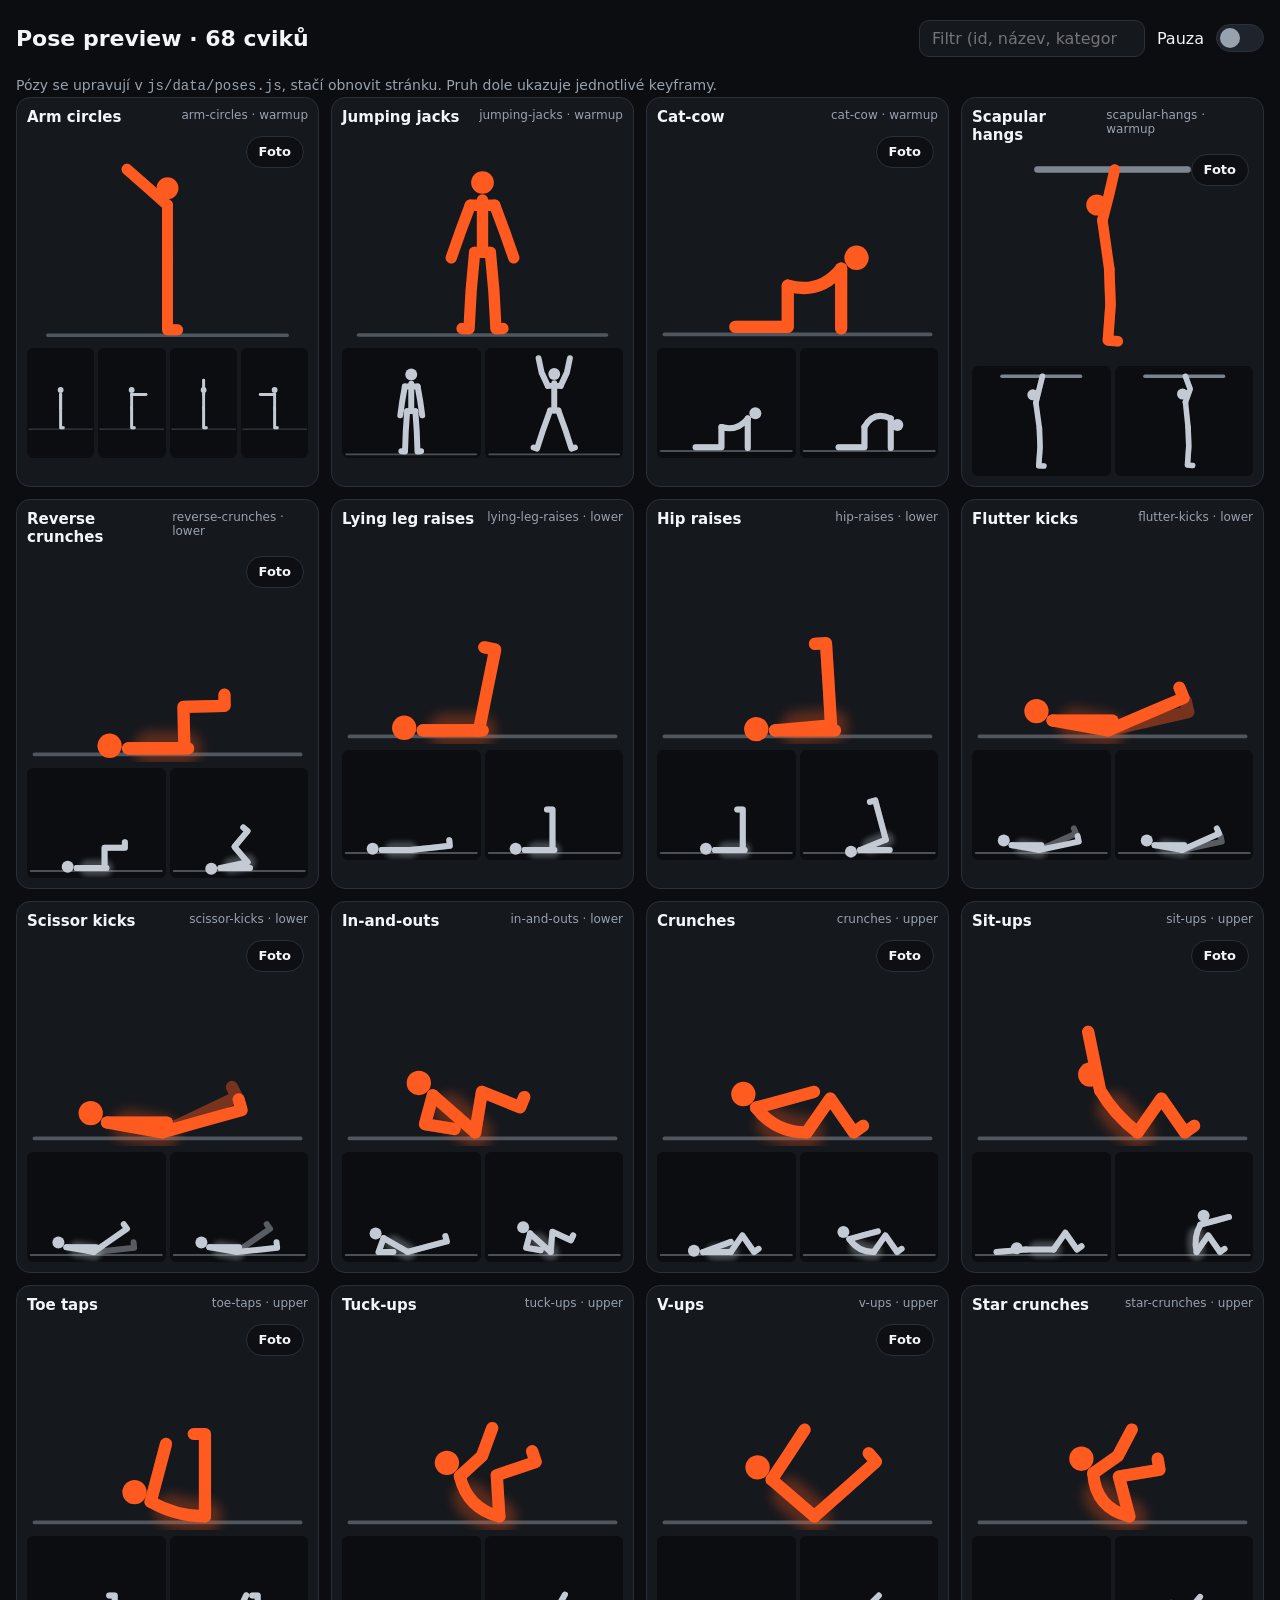
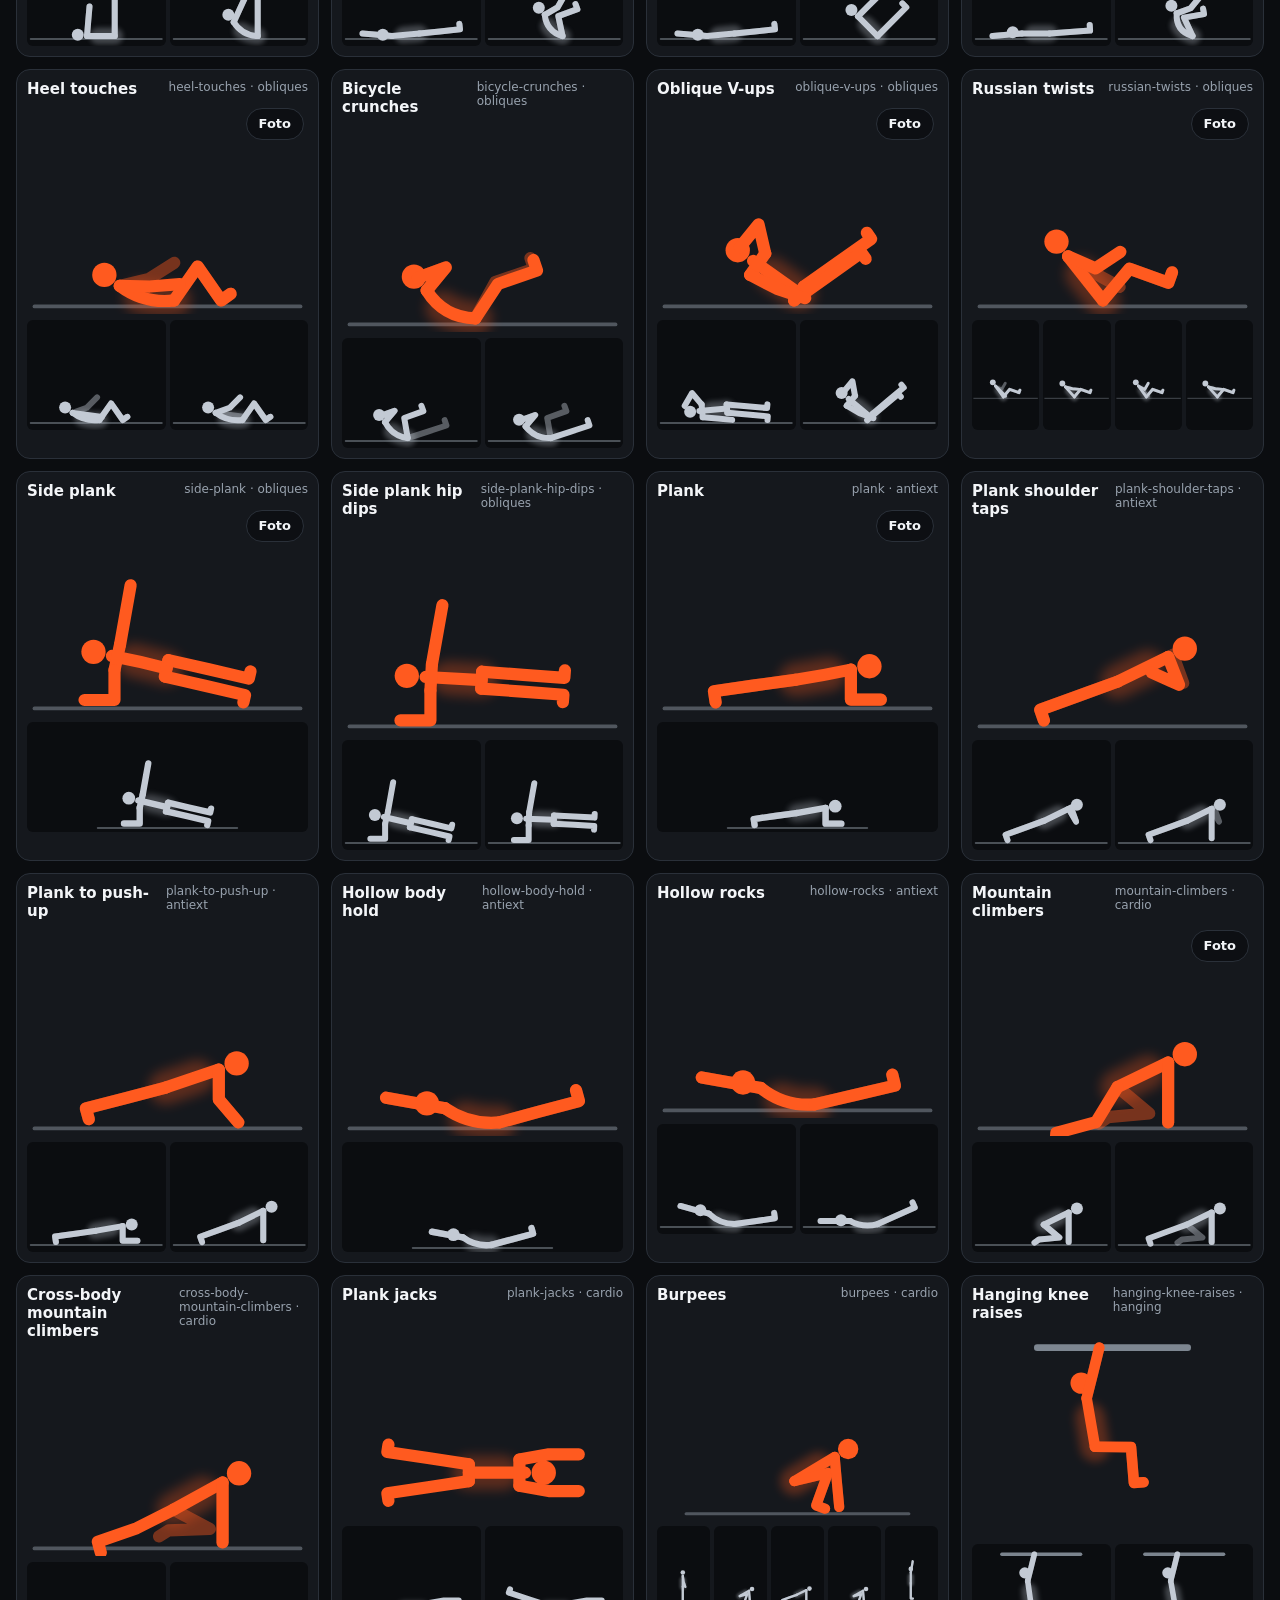
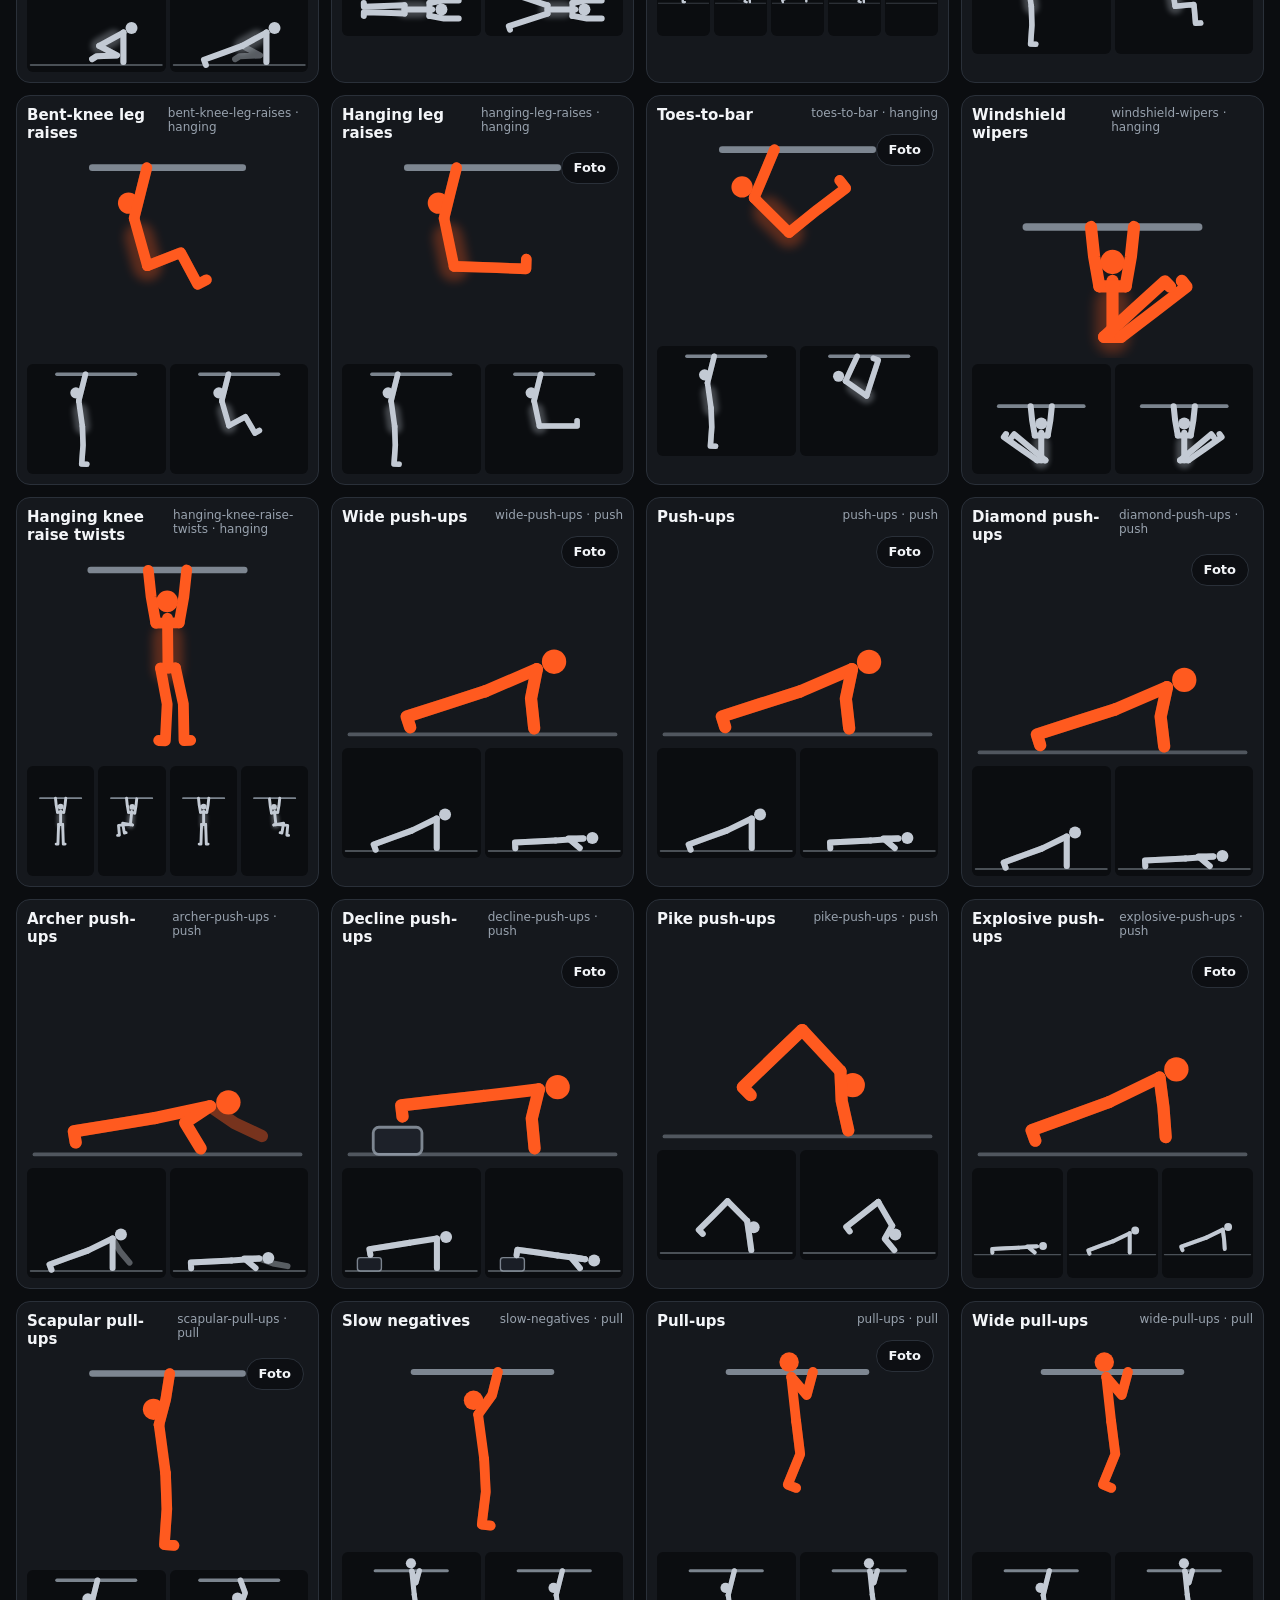
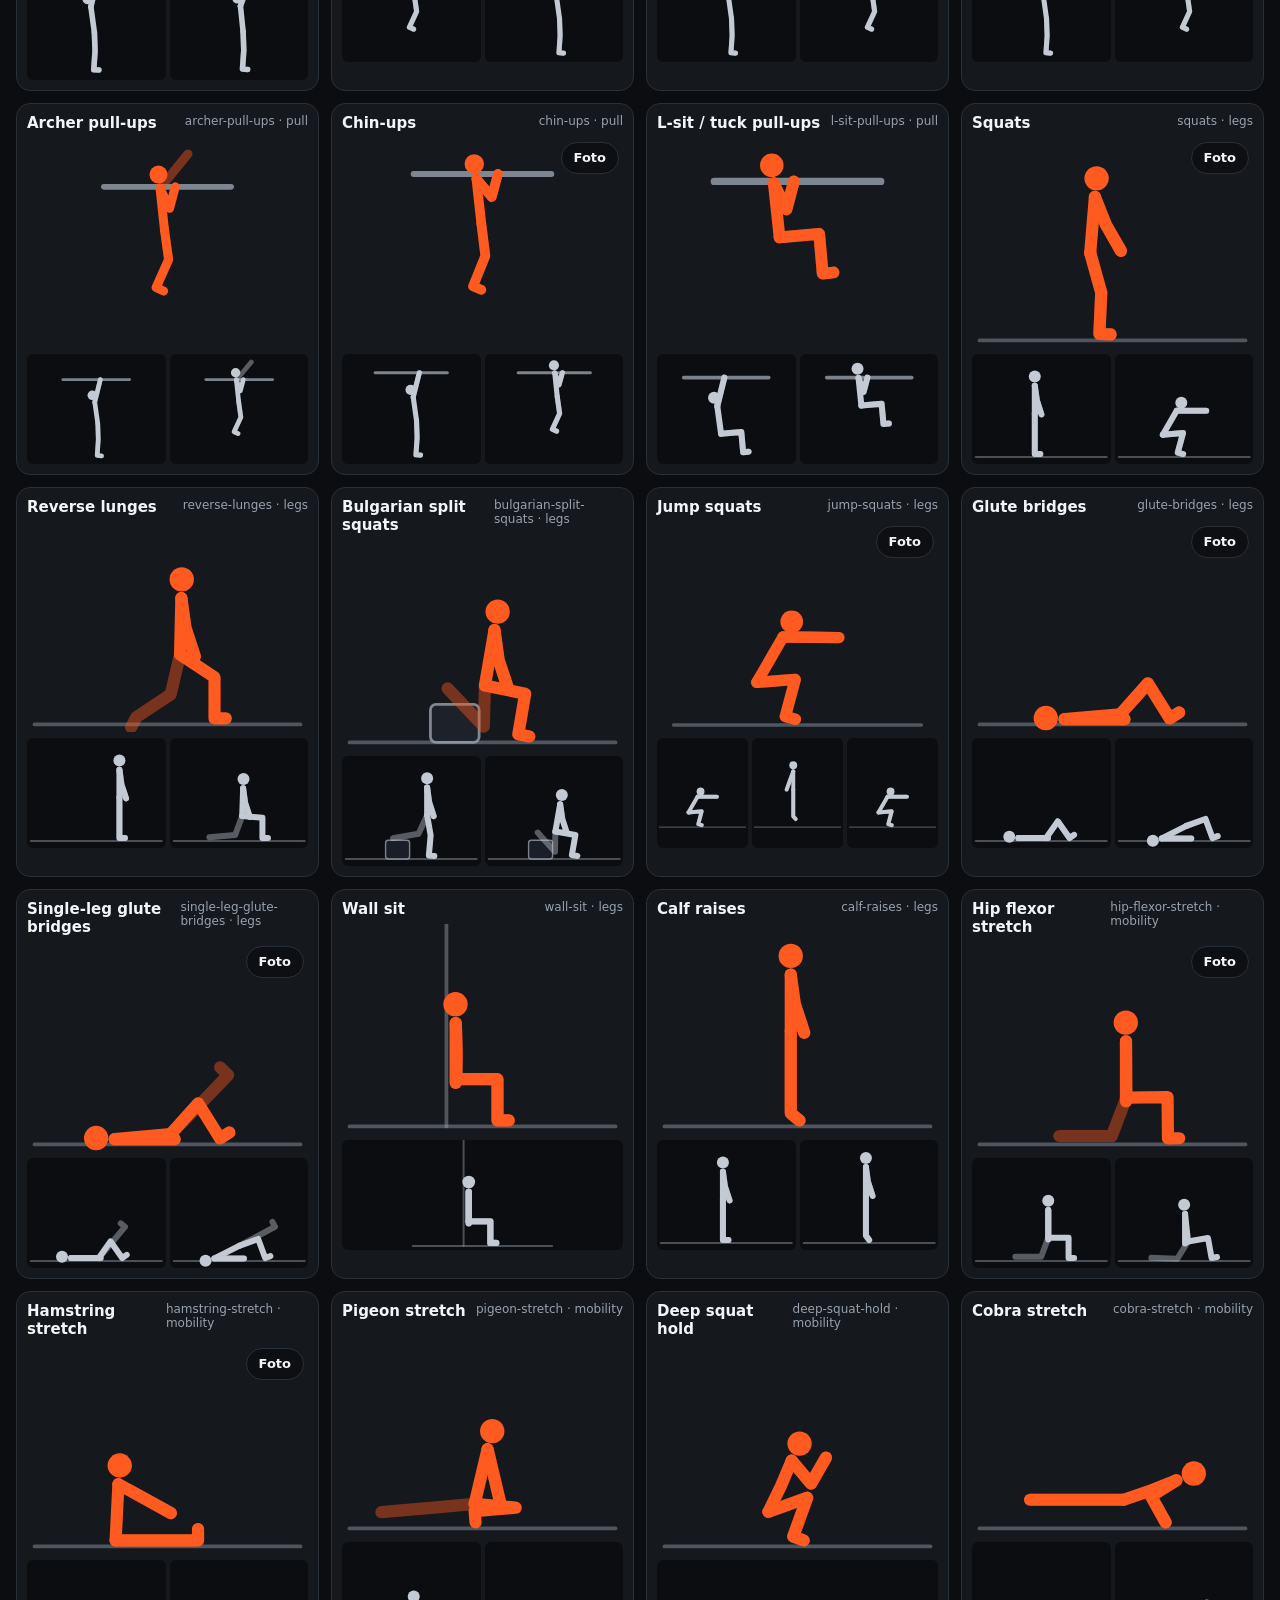
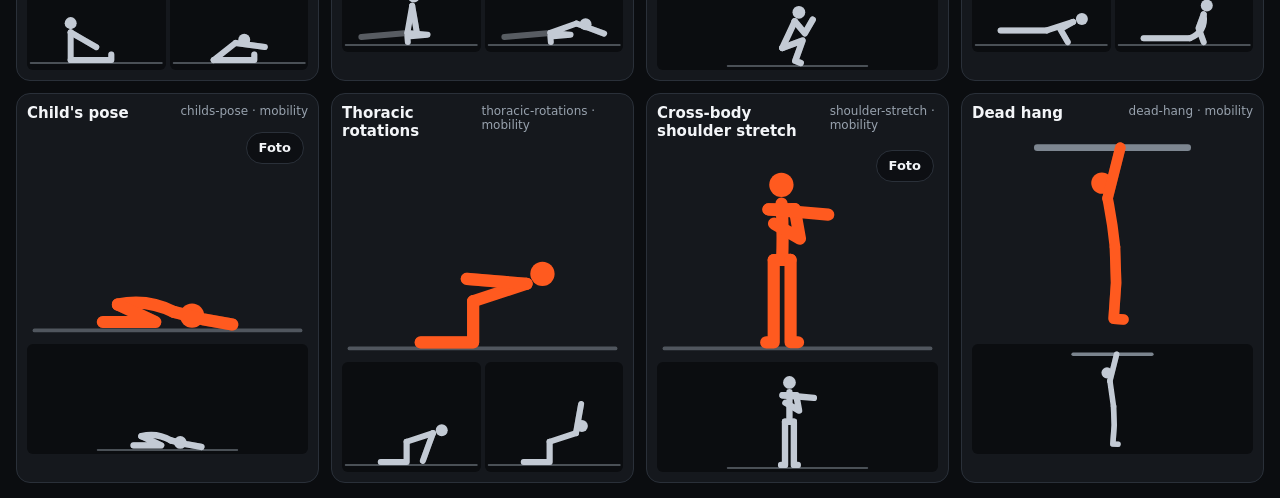
==== dev/poses.html @ f6fd2acc "Milestone 2b: stick-figure pose engine, animations, photos SVG pose engine with keyframe interpolati" ====
<!doctype html>
<html lang="cs">
<head>
  <meta charset="utf-8">
  <meta name="viewport" content="width=device-width, initial-scale=1">
  <meta name="color-scheme" content="dark">
  <title>Pose preview</title>
  <link rel="icon" href="data:,">
  <link rel="stylesheet" href="../css/app.css">
  <style>
    body { padding: 16px; }
    header { display: flex; flex-wrap: wrap; gap: 12px; align-items: center; margin-bottom: 16px; }
    header h1 { font-size: 22px; margin-right: auto; }
    header input[type=search] { font: inherit; color: var(--text); background: var(--surface); border: 1px solid var(--border); border-radius: 10px; padding: 8px 12px; }
    .grid { display: grid; grid-template-columns: repeat(auto-fill, minmax(300px, 1fr)); gap: 12px; }
    .cell { background: var(--surface); border: 1px solid var(--border); border-radius: 14px; padding: 10px; }
    .cell h2 { font-size: 15px; display: flex; justify-content: space-between; gap: 8px; }
    .cell h2 small { color: var(--muted); font-weight: 500; font-size: 12px; }
    .cell .figure { height: 210px; margin: 6px 0; }
    .strip { display: flex; gap: 4px; }
    .strip svg { flex: 1; min-width: 0; height: 110px; color: var(--neutral); background: var(--bg); border-radius: 6px; }
    .missing { color: var(--danger); }
  </style>
</head>
<body>
  <header>
    <h1>Pose preview</h1>
    <input type="search" id="q" placeholder="Filtr (id, název, kategorie)">
    <label class="toggle"><span>Pauza</span><input type="checkbox" id="pause"><span class="switch"></span></label>
  </header>
  <p class="muted small">Pózy se upravují v <code>js/data/poses.js</code>, stačí obnovit stránku. Pruh dole ukazuje jednotlivé keyframy.</p>
  <div class="grid" id="grid"></div>
  <script type="module">
    import { EXERCISES } from '../js/data/exercises.js';
    import { POSES } from '../js/data/poses.js';
    import { createFigure, renderSVG, frameCount, framePhase } from '../js/ui/figure.js';

    const grid = document.getElementById('grid');
    const figures = [];
    for (const x of EXERCISES) {
      const cell = document.createElement('section');
      cell.className = 'cell';
      cell.dataset.search = `${x.id} ${x.name} ${x.category}`.toLowerCase();
      cell.innerHTML = `<h2><span>${x.name}</span><small>${x.id} · ${x.category}</small></h2>`;
      grid.append(cell);
      if (!POSES[x.id]) {
        cell.insertAdjacentHTML('beforeend', '<p class="missing">Chybí póza</p>');
        continue;
      }
      figures.push(createFigure(cell, { id: x.id, controls: true }));
      const strip = document.createElement('div');
      strip.className = 'strip';
      for (let i = 0; i < frameCount(x.id); i++) strip.append(renderSVG(x.id, framePhase(x.id, i)));
      cell.append(strip);
    }
    const missing = EXERCISES.filter((x) => !POSES[x.id]).length;
    document.querySelector('h1').textContent = `Pose preview · ${EXERCISES.length} cviků${missing ? ` · ${missing} bez pózy` : ''}`;

    document.getElementById('q').addEventListener('input', (e) => {
      const q = e.target.value.trim().toLowerCase();
      for (const c of grid.children) c.hidden = q && !c.dataset.search.includes(q);
    });
    document.getElementById('pause').addEventListener('change', (e) => {
      for (const f of figures) f.setPlaying(!e.target.checked);
    });
  </script>
</body>
</html>
---- css/app.css ----
:root {
  --bg: #0b0d10;
  --surface: #15181d;
  --surface-2: #1f242c;
  --border: #2a3039;
  --text: #f3f5f8;
  --muted: #98a2ae;
  --accent: #ff5a1f;
  --accent-text: #160700;
  --rest: #2fc7a8;
  --neutral: #c3cad4;
  --danger: #ff4d5e;
  --radius: 16px;
  --font: system-ui, -apple-system, 'Segoe UI', Roboto, 'Helvetica Neue', Arial, sans-serif;
  color-scheme: dark;
}

*,
*::before,
*::after {
  box-sizing: border-box;
}

[hidden] {
  display: none !important;
}

html,
body {
  margin: 0;
  background: var(--bg);
  color: var(--text);
  font-family: var(--font);
  -webkit-tap-highlight-color: transparent;
  overscroll-behavior: none;
}

button {
  font: inherit;
  color: inherit;
  cursor: pointer;
  touch-action: manipulation;
}

h1,
h2 {
  margin: 0;
}

/* ---------- generic screens ---------- */

.screen {
  max-width: 560px;
  margin: 0 auto;
  padding: max(20px, env(safe-area-inset-top)) 16px calc(24px + env(safe-area-inset-bottom));
  display: flex;
  flex-direction: column;
  gap: 16px;
}

.eyebrow {
  margin: 8px 0 0;
  color: var(--accent);
  font-weight: 700;
  letter-spacing: 0.08em;
  text-transform: uppercase;
  font-size: 13px;
}

.title {
  font-size: 34px;
  font-weight: 800;
  letter-spacing: -0.02em;
}

.card {
  background: var(--surface);
  border: 1px solid var(--border);
  border-radius: var(--radius);
  padding: 16px;
  display: flex;
  flex-direction: column;
  gap: 12px;
}

.card h2 {
  font-size: 17px;
}

.card-accent {
  border-color: var(--accent);
}

.muted {
  color: var(--muted);
  margin: 0;
}

.small {
  font-size: 14px;
  line-height: 1.4;
}

.row {
  display: flex;
  gap: 10px;
}

.row > * {
  flex: 1;
}

.btn {
  min-height: 48px;
  padding: 0 18px;
  border-radius: 12px;
  border: 1px solid var(--border);
  background: var(--surface-2);
  font-weight: 650;
  font-size: 16px;
}

.btn-primary {
  background: var(--accent);
  border-color: var(--accent);
  color: var(--accent-text);
}

.btn-danger {
  background: var(--danger);
  border-color: var(--danger);
  color: #1a0004;
}

.btn-start {
  min-height: 68px;
  font-size: 22px;
  font-weight: 800;
  border-radius: 20px;
  letter-spacing: 0.02em;
}

.segmented {
  display: grid;
  grid-template-columns: 1fr 1fr;
  gap: 8px;
}

.segmented button {
  min-height: 64px;
  border-radius: 12px;
  border: 1px solid var(--border);
  background: var(--surface-2);
  font-weight: 650;
  display: flex;
  flex-direction: column;
  align-items: center;
  justify-content: center;
  gap: 2px;
}

.segmented small {
  color: var(--muted);
  font-weight: 500;
}

.segmented [aria-checked='true'] {
  border-color: var(--accent);
  background: color-mix(in srgb, var(--accent) 16%, var(--surface-2));
}

.toggle {
  display: flex;
  align-items: center;
  justify-content: space-between;
  min-height: 44px;
  gap: 12px;
  cursor: pointer;
}

.toggle input {
  position: absolute;
  opacity: 0;
  pointer-events: none;
}

.switch {
  flex: none;
  width: 48px;
  height: 28px;
  border-radius: 14px;
  background: var(--surface-2);
  border: 1px solid var(--border);
  position: relative;
  transition: background 0.15s;
}

.switch::after {
  content: '';
  position: absolute;
  top: 3px;
  left: 3px;
  width: 20px;
  height: 20px;
  border-radius: 50%;
  background: var(--muted);
  transition: transform 0.15s, background 0.15s;
}

.toggle input:checked + .switch {
  background: var(--accent);
  border-color: var(--accent);
}

.toggle input:checked + .switch::after {
  transform: translateX(20px);
  background: #fff;
}

.toggle input:focus-visible + .switch {
  outline: 2px solid var(--text);
  outline-offset: 2px;
}

.stats {
  display: grid;
  grid-template-columns: repeat(3, 1fr);
  gap: 8px;
}

.stat {
  background: var(--surface);
  border: 1px solid var(--border);
  border-radius: var(--radius);
  padding: 14px 8px;
  display: flex;
  flex-direction: column;
  align-items: center;
  gap: 4px;
}

.stat-num {
  font-size: 28px;
  font-weight: 800;
  font-variant-numeric: tabular-nums;
}

.stat-label {
  color: var(--muted);
  font-size: 13px;
}

.list {
  list-style: none;
  margin: 0;
  padding: 0;
}

.list li {
  display: flex;
  justify-content: space-between;
  padding: 10px 0;
  border-top: 1px solid var(--border);
}

.list li:first-child {
  border-top: 0;
}

/* ---------- dialog ---------- */

.dialog-backdrop {
  position: fixed;
  inset: 0;
  background: rgb(0 0 0 / 0.65);
  display: grid;
  place-items: center;
  padding: 16px;
  z-index: 10;
}

.dialog {
  width: min(100%, 360px);
  background: var(--surface);
  border: 1px solid var(--border);
  border-radius: 20px;
  padding: 20px;
}

.dialog p {
  color: var(--muted);
  margin: 8px 0 20px;
}

.dialog-actions {
  display: grid;
  grid-template-columns: 1fr 1fr;
  gap: 10px;
}

/* ---------- player ---------- */

.player {
  --phase: var(--neutral);
  --ring: min(62vw, 31dvh, 320px);
  position: fixed;
  inset: 0;
  display: flex;
  flex-direction: column;
  background: color-mix(in srgb, var(--phase) 12%, var(--bg));
  transition: background 0.4s;
  padding: env(safe-area-inset-top) 0 env(safe-area-inset-bottom);
  user-select: none;
}

.player[data-kind='work'],
.player[data-kind='reps'] {
  --phase: var(--accent);
}

.player[data-kind='rest'] {
  --phase: var(--rest);
}

.p-top {
  display: grid;
  grid-template-columns: 56px 1fr auto;
  align-items: center;
  gap: 8px;
  padding: 8px 16px 8px 4px;
}

.icon-btn {
  width: 52px;
  height: 52px;
  border: 0;
  background: none;
  border-radius: 50%;
  display: grid;
  place-items: center;
}

.icon-btn svg,
.ctrl-btn svg {
  width: 28px;
  height: 28px;
  fill: none;
  stroke: currentColor;
  stroke-width: 2.4;
  stroke-linecap: round;
  stroke-linejoin: round;
}

svg .fill {
  fill: currentColor;
}

.p-phase {
  color: var(--phase);
  font-weight: 800;
  font-size: 18px;
  letter-spacing: 0.1em;
  text-transform: uppercase;
}

.p-count {
  font-weight: 700;
  font-size: 18px;
  font-variant-numeric: tabular-nums;
  color: var(--muted);
}

.p-progress {
  height: 6px;
  margin: 0 16px;
  border-radius: 3px;
  background: rgb(255 255 255 / 0.1);
  overflow: hidden;
}

.p-progress-fill {
  height: 100%;
  background: var(--phase);
  transform-origin: left;
  transform: scaleX(0);
}

.p-wl {
  margin: 8px 16px 0;
  font-size: 13px;
  color: #ffc44d;
  text-align: center;
}

.p-main {
  flex: 1;
  min-height: 0;
  display: flex;
  flex-direction: column;
  align-items: center;
  justify-content: center;
  gap: 16px;
  padding: 12px 16px;
  text-align: center;
}

.p-ring {
  position: relative;
  width: var(--ring);
  height: var(--ring);
  flex: none;
}

.p-ring svg {
  width: 100%;
  height: 100%;
  transform: rotate(-90deg);
}

.p-ring circle {
  fill: none;
  stroke-width: 9;
}

.ring-bg {
  stroke: rgb(255 255 255 / 0.1);
}

.ring-fg {
  stroke: var(--phase);
  stroke-linecap: round;
}

.p-time {
  position: absolute;
  inset: 0;
  display: grid;
  place-items: center;
  font-size: calc(var(--ring) * 0.42);
  font-weight: 800;
  font-variant-numeric: tabular-nums;
  letter-spacing: -0.04em;
  line-height: 1;
}

.p-time.long {
  font-size: calc(var(--ring) * 0.3);
}

.p-paused {
  position: absolute;
  left: 0;
  right: 0;
  bottom: 18%;
  font-weight: 800;
  letter-spacing: 0.15em;
  text-transform: uppercase;
  color: var(--phase);
  opacity: 0;
}

.is-paused .p-paused {
  opacity: 1;
  animation: blink 1.2s ease-in-out infinite;
}

.is-paused .p-time {
  opacity: 0.55;
}

@keyframes blink {
  50% {
    opacity: 0.35;
  }
}

.p-info {
  display: flex;
  flex-direction: column;
  align-items: center;
  gap: 6px;
  max-width: 480px;
}

.p-next-label {
  color: var(--phase);
  font-weight: 700;
  text-transform: uppercase;
  letter-spacing: 0.1em;
  font-size: 14px;
}

.p-name {
  font-size: clamp(26px, 7.5vw, 38px);
  font-weight: 800;
  letter-spacing: -0.01em;
  line-height: 1.1;
}

.p-cue {
  margin: 0;
  color: var(--muted);
  font-size: 17px;
  line-height: 1.35;
}

.p-safety {
  margin: 4px 0 0;
  padding: 8px 12px;
  border-radius: 10px;
  background: rgb(255 196 77 / 0.12);
  color: #ffc44d;
  font-size: 14px;
  line-height: 1.35;
}

.p-reps {
  display: flex;
  flex-direction: column;
  align-items: center;
  gap: 14px;
  width: 100%;
  max-width: 360px;
}

.p-target {
  color: var(--muted);
  font-size: 17px;
}

.stepper {
  display: grid;
  grid-template-columns: 88px 1fr 88px;
  align-items: center;
  width: 100%;
}

.step-btn {
  height: 88px;
  border-radius: 50%;
  border: 2px solid var(--phase);
  background: none;
  font-size: 44px;
  font-weight: 600;
  line-height: 1;
}

.step-btn:active {
  background: color-mix(in srgb, var(--phase) 25%, transparent);
}

.p-repval {
  font-size: 104px;
  font-weight: 800;
  font-variant-numeric: tabular-nums;
  line-height: 1;
}

.btn-big {
  width: 100%;
  min-height: 64px;
  font-size: 22px;
  font-weight: 800;
  border-radius: 18px;
}

.p-controls {
  display: flex;
  justify-content: center;
  align-items: center;
  gap: 28px;
  padding: 12px 16px 20px;
}

.ctrl-btn {
  width: 68px;
  height: 68px;
  border-radius: 50%;
  border: 1px solid var(--border);
  background: var(--surface);
  display: grid;
  place-items: center;
}

.ctrl-main {
  width: 88px;
  height: 88px;
  background: var(--phase);
  border-color: var(--phase);
  color: var(--bg);
}

.ctrl-main svg {
  width: 36px;
  height: 36px;
  stroke-width: 3;
}

@media (max-height: 640px) {
  .player {
    --ring: min(56vw, 28dvh);
  }
  .p-cue {
    font-size: 15px;
  }
}

@media (prefers-reduced-motion: reduce) {
  * {
    transition: none !important;
    animation: none !important;
  }
}

/* ---------- milestone 2: navigation, today, library, settings ---------- */

.screen {
  padding-bottom: calc(96px + env(safe-area-inset-bottom));
}

.nav {
  position: fixed;
  left: 0;
  right: 0;
  bottom: 0;
  z-index: 4;
  display: grid;
  grid-template-columns: repeat(4, 1fr);
  background: color-mix(in srgb, var(--bg) 88%, transparent);
  backdrop-filter: blur(12px);
  border-top: 1px solid var(--border);
  padding-bottom: env(safe-area-inset-bottom);
}

.nav a {
  display: flex;
  flex-direction: column;
  align-items: center;
  gap: 3px;
  padding: 9px 0 10px;
  min-height: 60px;
  color: var(--muted);
  text-decoration: none;
  font-size: 12px;
  font-weight: 600;
}

.nav svg {
  width: 24px;
  height: 24px;
  fill: none;
  stroke: currentColor;
  stroke-width: 2;
  stroke-linecap: round;
  stroke-linejoin: round;
}

.nav a[aria-current='page'] {
  color: var(--accent);
}

.player {
  z-index: 5;
}

.subtitle {
  margin: -8px 0 0;
  color: var(--muted);
  font-size: 17px;
}

.day-chips {
  display: grid;
  grid-template-columns: repeat(7, 1fr);
  gap: 6px;
}

.day-chips button {
  min-height: 44px;
  border-radius: 12px;
  border: 1px solid var(--border);
  background: var(--surface);
  font-weight: 650;
  font-size: 15px;
  position: relative;
}

.day-chips .is-today::after {
  content: '';
  position: absolute;
  left: 50%;
  bottom: 5px;
  width: 4px;
  height: 4px;
  margin-left: -2px;
  border-radius: 50%;
  background: var(--accent);
}

.day-chips [aria-selected='true'] {
  background: var(--accent);
  border-color: var(--accent);
  color: var(--accent-text);
}

.day-chips [aria-selected='true']::after {
  background: var(--accent-text);
}

.blocks {
  gap: 0;
  padding: 4px 16px;
}

.block {
  padding: 12px 0 12px 14px;
  border-top: 1px solid var(--border);
  position: relative;
}

.block:first-child {
  border-top: 0;
}

.block::before {
  content: '';
  position: absolute;
  left: 0;
  top: 14px;
  bottom: 14px;
  width: 4px;
  border-radius: 2px;
  background: var(--neutral);
}

.block-strength::before,
.block-hiit::before,
.block-abs::before {
  background: var(--accent);
}

.block-head {
  display: flex;
  justify-content: space-between;
  align-items: baseline;
}

.block-label {
  font-weight: 750;
  font-size: 17px;
}

.block-min {
  color: var(--muted);
  font-variant-numeric: tabular-nums;
  font-size: 14px;
}

.block-detail {
  margin-top: 2px;
}

.block-items {
  margin-top: 4px;
  color: var(--muted);
  font-size: 13px;
  line-height: 1.45;
}

.note {
  margin: 0;
  padding: 10px 12px;
  border-radius: 12px;
  background: rgb(255 196 77 / 0.12);
  color: #ffc44d;
  font-size: 14px;
}

.btn-ghost {
  background: none;
  min-height: 52px;
}

.field {
  display: flex;
  flex-direction: column;
  gap: 6px;
  font-size: 15px;
}

.field > span {
  color: var(--muted);
}

select {
  font: inherit;
  color: var(--text);
  background: var(--surface-2);
  border: 1px solid var(--border);
  border-radius: 12px;
  min-height: 48px;
  padding: 0 12px;
  width: 100%;
}

.seg-5 {
  grid-template-columns: repeat(5, 1fr);
}

.seg-5 button {
  min-height: 48px;
}

.count {
  color: var(--muted);
  font-weight: 500;
  font-size: 14px;
}

.ex-list {
  list-style: none;
  margin: 0;
  padding: 0;
}

.ex {
  padding: 12px 0;
  border-top: 1px solid var(--border);
}

.ex:first-child {
  border-top: 0;
  padding-top: 0;
}

.ex-head {
  display: flex;
  justify-content: space-between;
  align-items: center;
  gap: 12px;
}

.ex-name {
  font-weight: 700;
}

.ex.is-current .ex-name::after {
  content: 'moje úroveň';
  margin-left: 8px;
  padding: 2px 8px;
  border-radius: 999px;
  background: color-mix(in srgb, var(--accent) 20%, transparent);
  color: var(--accent);
  font-size: 12px;
  font-weight: 700;
  vertical-align: 2px;
}

.ex-cue {
  margin: 4px 0 0;
  font-size: 15px;
  line-height: 1.4;
}

.ex-meta {
  margin: 4px 0 0;
  color: var(--muted);
  font-size: 13px;
}

.dots {
  display: inline-flex;
  gap: 3px;
  flex: none;
}

.dots i {
  width: 7px;
  height: 7px;
  border-radius: 50%;
  background: var(--surface-2);
  border: 1px solid var(--border);
}

.dots i.on {
  background: var(--accent);
  border-color: var(--accent);
}

.setting-step {
  display: flex;
  justify-content: space-between;
  align-items: center;
  gap: 12px;
}

.mini-stepper {
  display: grid;
  grid-template-columns: 48px 64px 48px;
  align-items: center;
  text-align: center;
  font-variant-numeric: tabular-nums;
  font-weight: 700;
}

.mini-stepper .btn {
  padding: 0;
  font-size: 22px;
}

/* ---------- milestone 2b: stick figure ---------- */

.figure {
  position: relative;
  width: 100%;
  height: 100%;
  color: var(--accent);
}

.fig,
.figure-photo {
  display: block;
  width: 100%;
  height: 100%;
}

.figure-photo {
  object-fit: contain;
  border-radius: 12px;
}

.fig path,
.fig circle {
  fill: none;
  stroke: currentColor;
  stroke-width: 6.5;
  stroke-linecap: round;
  stroke-linejoin: round;
}

.fig .fig-body circle {
  fill: currentColor;
  stroke-width: 0;
}

.fig .fig-far {
  opacity: 0.42;
}

.fig .fig-glow {
  stroke-width: 18;
  opacity: 0.3;
  filter: blur(3px);
}

.fig .prop-floor,
.fig .prop-bar,
.fig .prop-wall {
  stroke: var(--muted);
  stroke-width: 2;
  stroke-linecap: round;
  opacity: 0.45;
}

.fig .prop-bar {
  stroke-width: 4;
  opacity: 0.8;
}

.fig .prop-box {
  fill: var(--surface-2);
  stroke: var(--muted);
  stroke-width: 1.5;
  opacity: 0.8;
}

.figure-toggle,
.figure-play {
  position: absolute;
  border: 1px solid var(--border);
  background: color-mix(in srgb, var(--bg) 75%, transparent);
  color: var(--text);
  font-weight: 650;
  font-size: 13px;
}

.figure-toggle {
  top: 4px;
  right: 4px;
  min-height: 32px;
  padding: 0 12px;
  border-radius: 999px;
}

.figure-play {
  inset: 50% auto auto 50%;
  width: 56px;
  height: 56px;
  margin: -28px 0 0 -28px;
  border-radius: 50%;
  display: grid;
  place-items: center;
}

.figure-play svg {
  width: 26px;
  height: 26px;
  fill: currentColor;
}

/* figure placement */

.p-main {
  gap: 10px;
}

.p-figure {
  flex: 1 1 0;
  min-height: 72px;
  max-height: 240px;
  width: 100%;
  max-width: 420px;
}

.player .figure {
  color: var(--phase);
}

.ex details > summary {
  list-style: none;
  display: grid;
  grid-template-columns: 76px 1fr;
  gap: 12px;
  cursor: pointer;
}

.ex details > summary::-webkit-details-marker {
  display: none;
}

.ex-thumb {
  width: 76px;
  height: 58px;
  border-radius: 10px;
  background: var(--bg);
  color: var(--neutral);
  overflow: hidden;
}

.ex-text {
  display: flex;
  flex-direction: column;
  min-width: 0;
}

.ex-text > span {
  display: block;
}

.ex details[open] .ex-thumb {
  color: var(--accent);
}

.ex-demo {
  display: flex;
  flex-direction: column;
  gap: 10px;
  margin-top: 12px;
}

.ex-figure {
  height: 200px;
  border-radius: 12px;
  background: var(--bg);
  padding: 8px;
}

.ex-video {
  color: var(--text);
  display: grid;
  place-items: center;
  text-decoration: none;
  min-height: 44px;
}
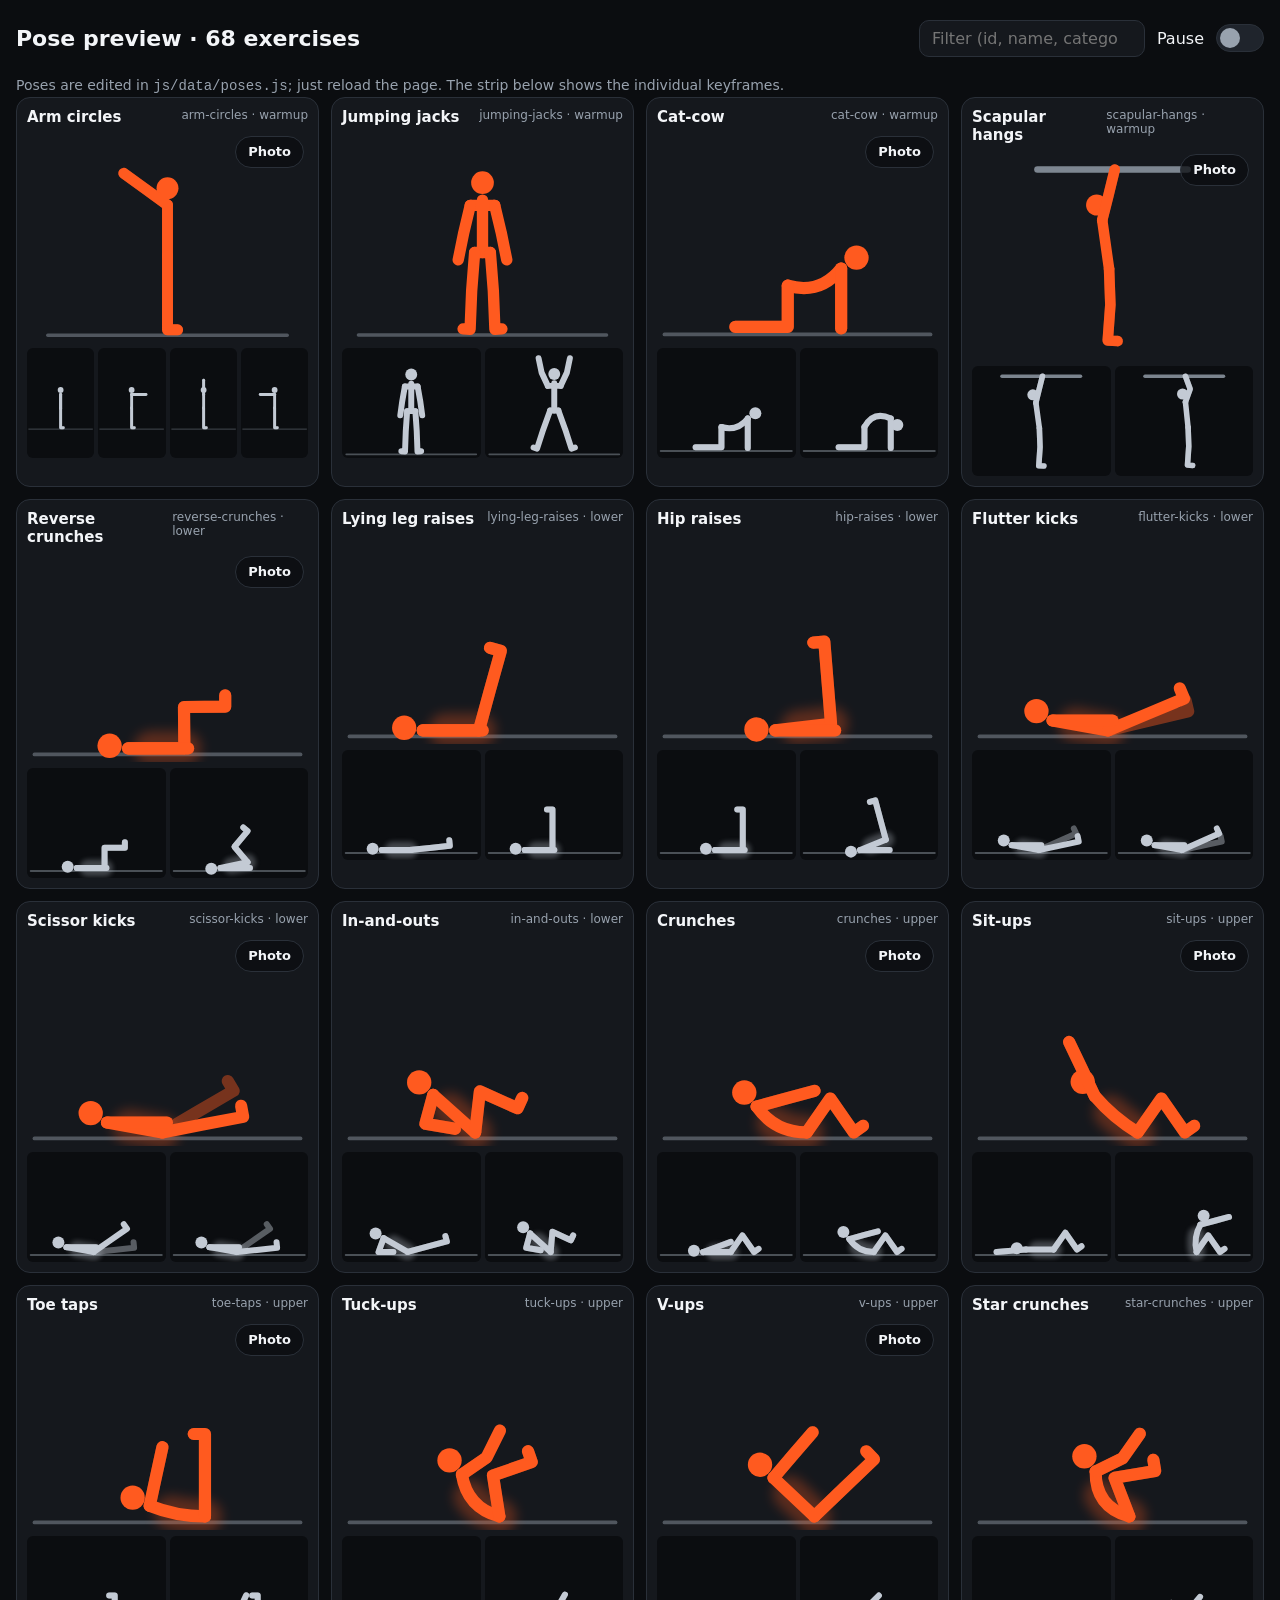
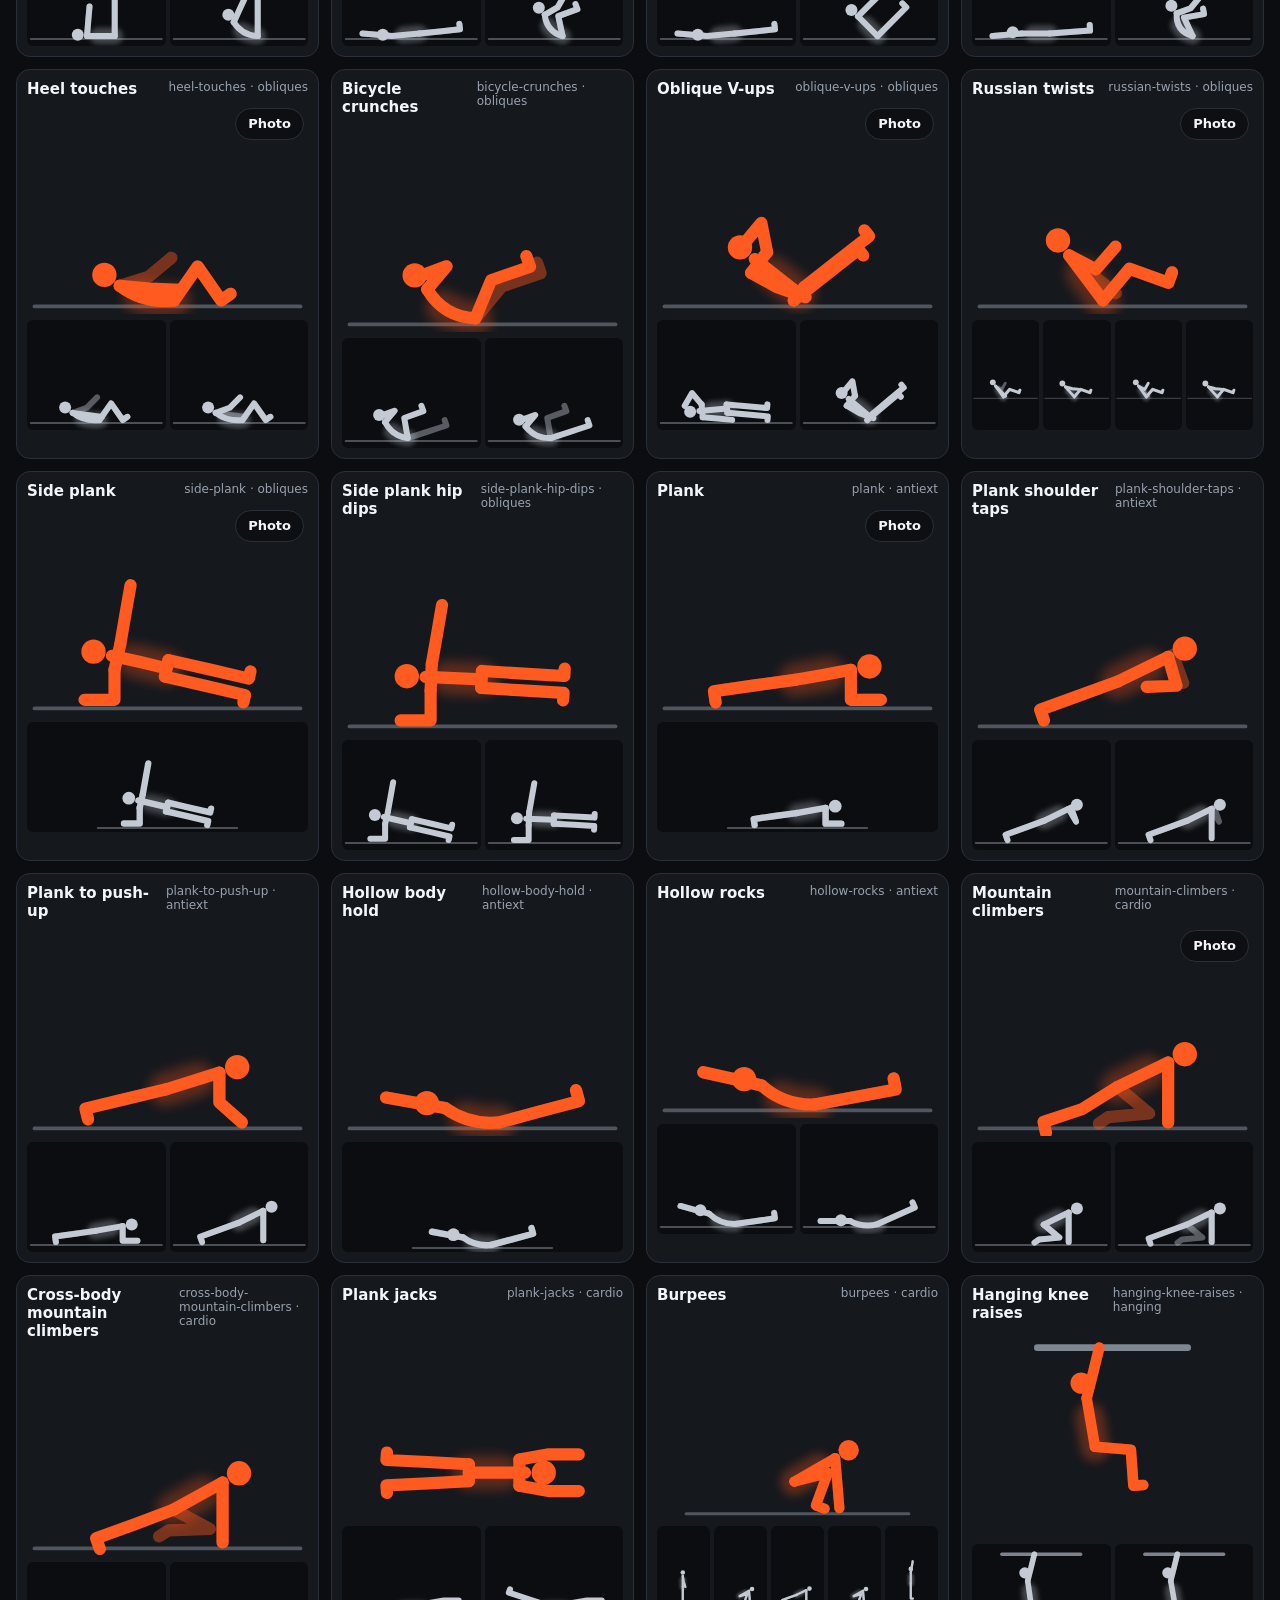
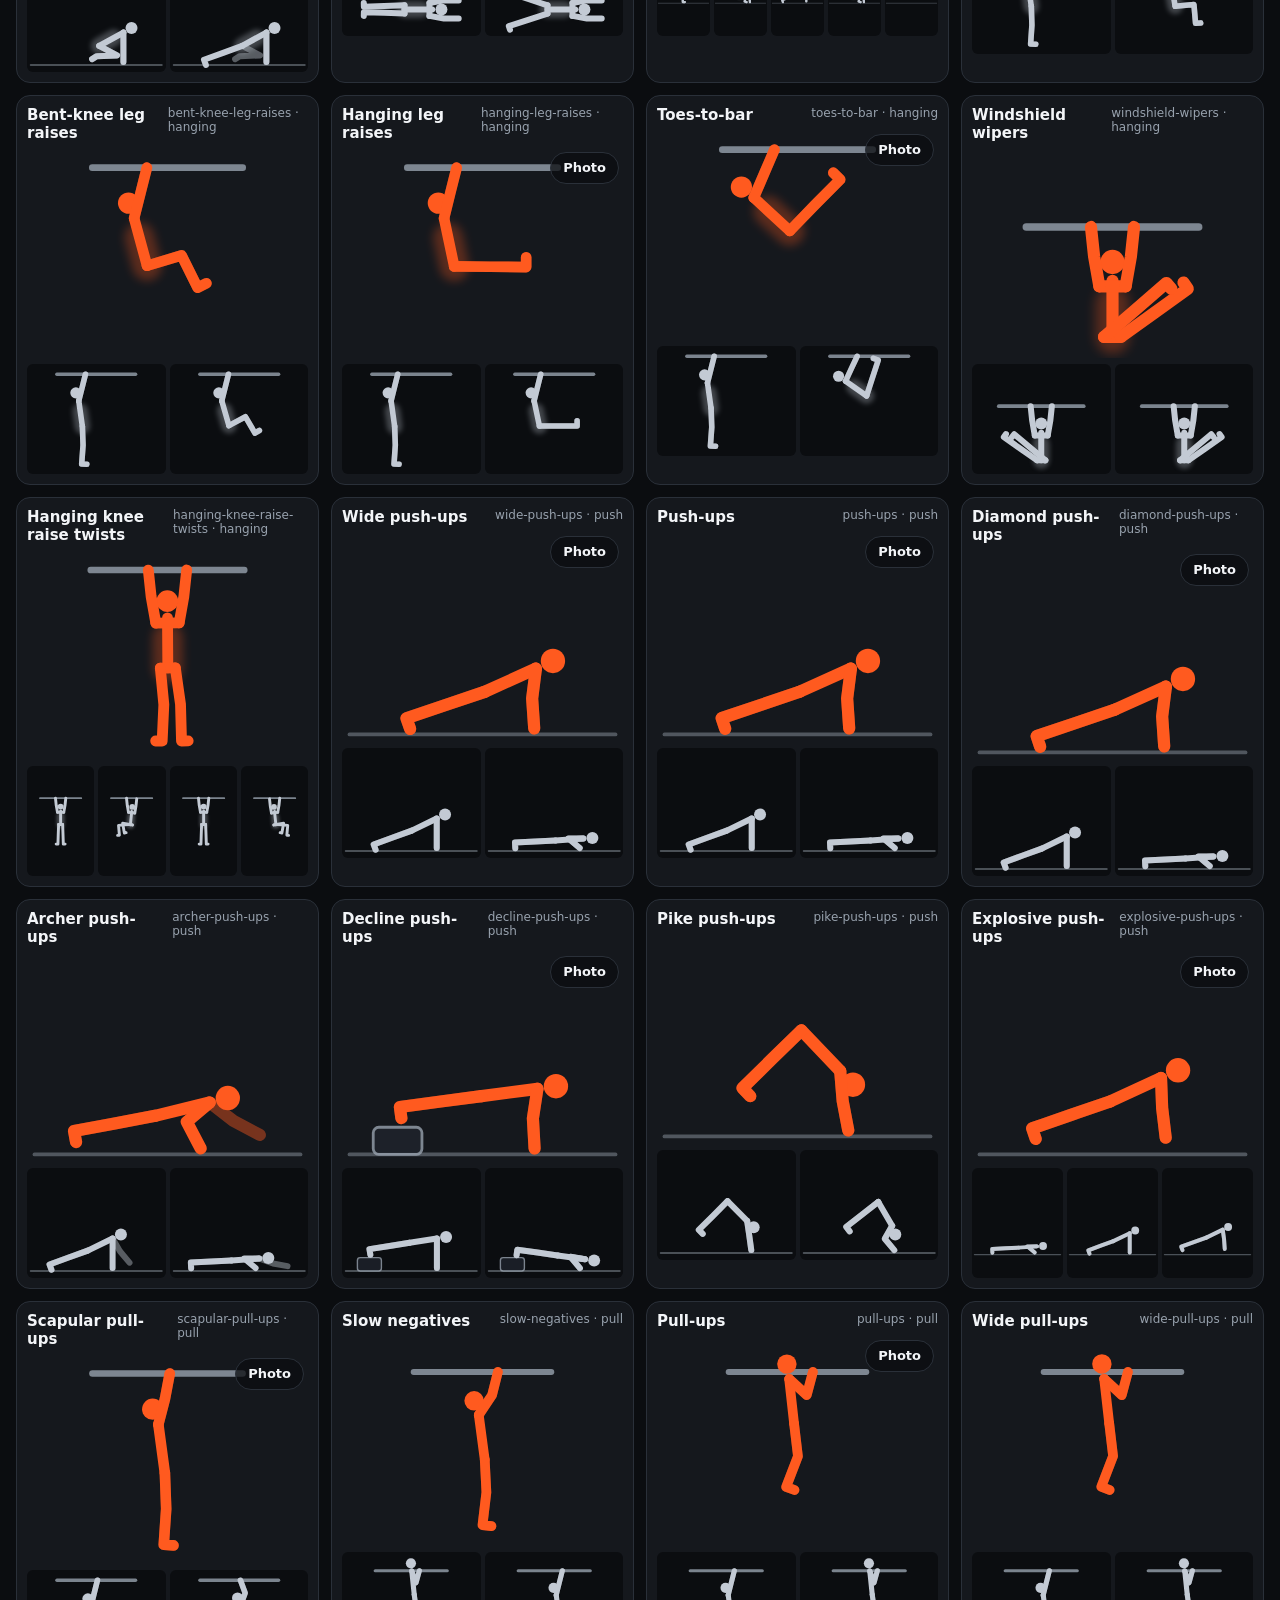
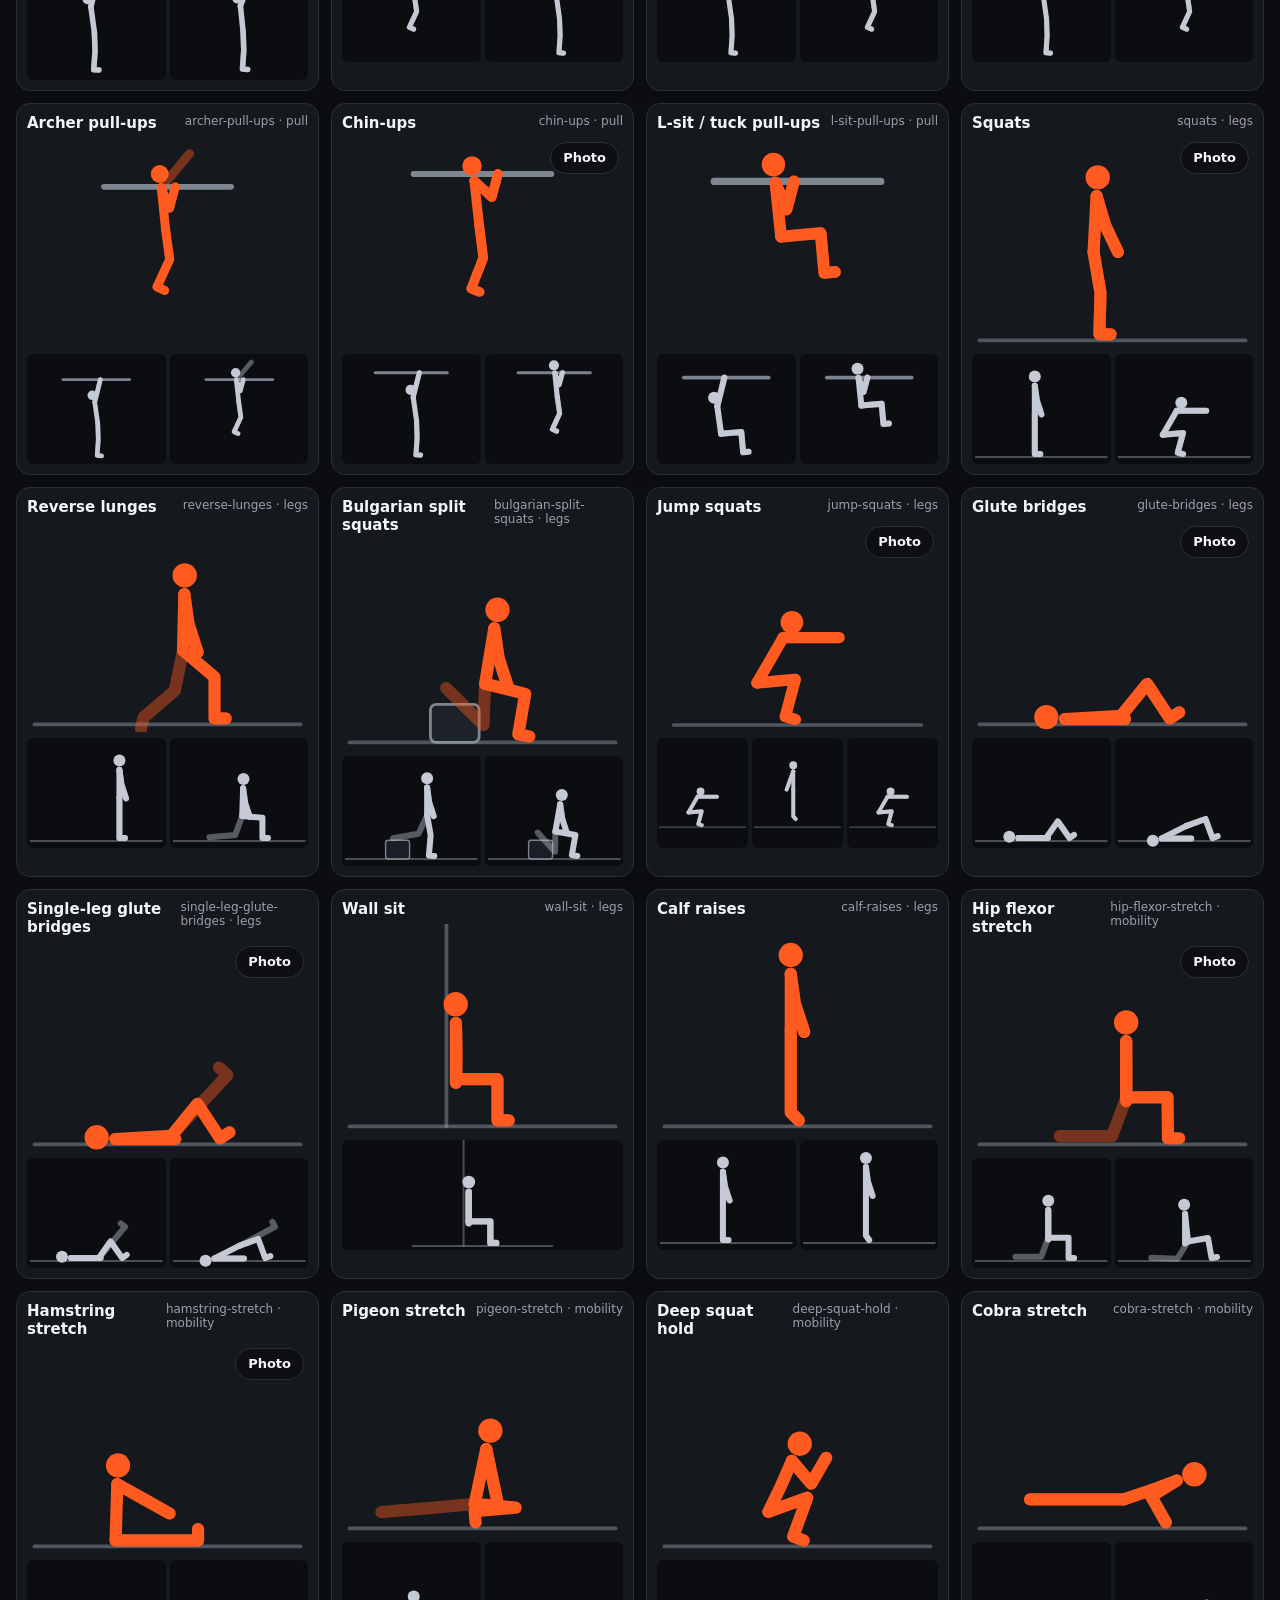
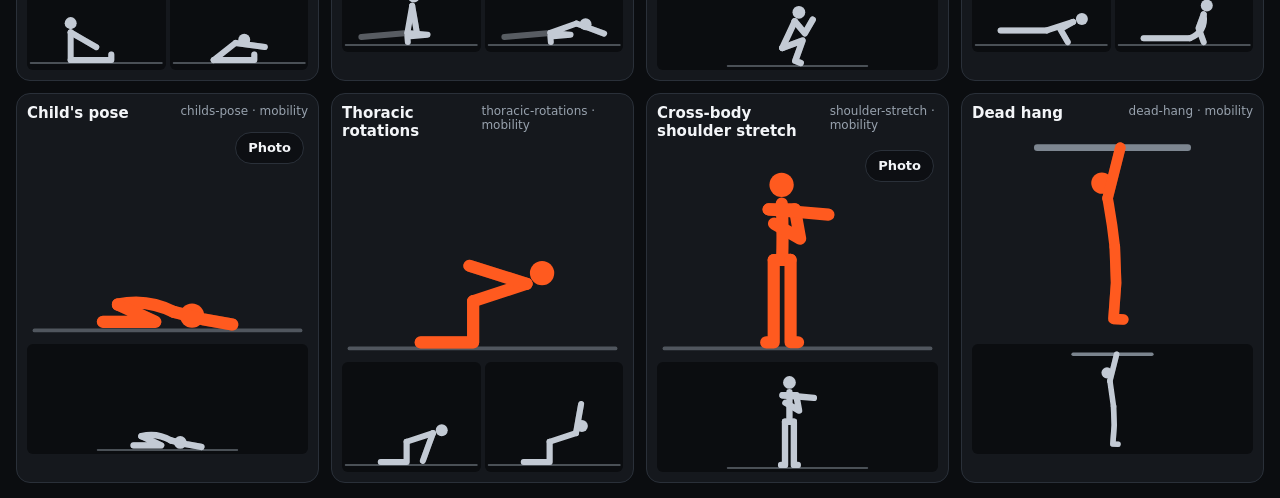
==== commit 8139211b: "Translate the entire app into English UI text, exercise categories and form cues, weekly plan, voice" ====
--- a/dev/poses.html
+++ b/dev/poses.html
@@ -1,5 +1,5 @@
 <!doctype html>
-<html lang="cs">
+<html lang="en">
 <head>
   <meta charset="utf-8">
   <meta name="viewport" content="width=device-width, initial-scale=1">
@@ -25,10 +25,10 @@
 <body>
   <header>
     <h1>Pose preview</h1>
-    <input type="search" id="q" placeholder="Filtr (id, název, kategorie)">
-    <label class="toggle"><span>Pauza</span><input type="checkbox" id="pause"><span class="switch"></span></label>
+    <input type="search" id="q" placeholder="Filter (id, name, category)">
+    <label class="toggle"><span>Pause</span><input type="checkbox" id="pause"><span class="switch"></span></label>
   </header>
-  <p class="muted small">Pózy se upravují v <code>js/data/poses.js</code>, stačí obnovit stránku. Pruh dole ukazuje jednotlivé keyframy.</p>
+  <p class="muted small">Poses are edited in <code>js/data/poses.js</code>; just reload the page. The strip below shows the individual keyframes.</p>
   <div class="grid" id="grid"></div>
   <script type="module">
     import { EXERCISES } from '../js/data/exercises.js';
@@ -44,7 +44,7 @@
       cell.innerHTML = `<h2><span>${x.name}</span><small>${x.id} · ${x.category}</small></h2>`;
       grid.append(cell);
       if (!POSES[x.id]) {
-        cell.insertAdjacentHTML('beforeend', '<p class="missing">Chybí póza</p>');
+        cell.insertAdjacentHTML('beforeend', '<p class="missing">Missing pose</p>');
         continue;
       }
       figures.push(createFigure(cell, { id: x.id, controls: true }));
@@ -54,7 +54,7 @@
       cell.append(strip);
     }
     const missing = EXERCISES.filter((x) => !POSES[x.id]).length;
-    document.querySelector('h1').textContent = `Pose preview · ${EXERCISES.length} cviků${missing ? ` · ${missing} bez pózy` : ''}`;
+    document.querySelector('h1').textContent = `Pose preview · ${EXERCISES.length} exercises${missing ? ` · ${missing} without a pose` : ''}`;
 
     document.getElementById('q').addEventListener('input', (e) => {
       const q = e.target.value.trim().toLowerCase();
--- a/css/app.css
+++ b/css/app.css
@@ -845,7 +845,7 @@
 }
 
 .ex.is-current .ex-name::after {
-  content: 'moje úroveň';
+  content: 'my level';
   margin-left: 8px;
   padding: 2px 8px;
   border-radius: 999px;
@@ -1082,3 +1082,317 @@
   text-decoration: none;
   min-height: 44px;
 }
+
+/* ---------- milestone 3: logging, history ---------- */
+
+.p-log {
+  display: flex;
+  align-items: center;
+  justify-content: space-between;
+  gap: 10px;
+  width: 100%;
+  max-width: 420px;
+  padding: 8px 8px 8px 14px;
+  border-radius: 14px;
+  background: rgb(255 255 255 / 0.06);
+}
+
+.p-log-label {
+  font-size: 14px;
+  color: var(--muted);
+  text-align: left;
+  line-height: 1.3;
+}
+
+.p-log-ctrl {
+  display: flex;
+  align-items: center;
+  gap: 6px;
+  flex: none;
+}
+
+.p-log-val {
+  min-width: 34px;
+  text-align: center;
+  font-size: 26px;
+  font-weight: 800;
+  font-variant-numeric: tabular-nums;
+}
+
+.log-btn {
+  width: 44px;
+  height: 44px;
+  border-radius: 50%;
+  border: 1.5px solid var(--phase);
+  background: none;
+  font-size: 22px;
+  line-height: 1;
+}
+
+.p-log.is-logged .log-ok {
+  background: var(--phase);
+  color: var(--bg);
+}
+
+.center {
+  text-align: center;
+}
+
+.streak {
+  display: flex;
+  align-items: center;
+  gap: 12px;
+  padding: 10px 14px;
+  border-radius: 14px;
+  background: var(--surface);
+  border: 1px solid var(--border);
+  color: var(--muted);
+}
+
+.streak-num {
+  font-size: 28px;
+  font-weight: 800;
+  color: var(--text);
+  font-variant-numeric: tabular-nums;
+}
+
+.streak.is-done {
+  border-color: color-mix(in srgb, var(--accent) 50%, var(--border));
+}
+
+.streak.is-done .streak-num {
+  color: var(--accent);
+}
+
+.cal-head {
+  display: grid;
+  grid-template-columns: 44px 1fr 44px;
+  align-items: center;
+  text-align: center;
+}
+
+.cal-head .icon-btn {
+  width: 44px;
+  height: 44px;
+  font-size: 26px;
+}
+
+.cal-head .icon-btn:disabled {
+  opacity: 0.25;
+}
+
+.cal-grid {
+  display: grid;
+  grid-template-columns: repeat(7, 1fr);
+  gap: 4px;
+  text-align: center;
+}
+
+.cal-wd {
+  color: var(--muted);
+  font-size: 12px;
+  font-weight: 600;
+  padding-bottom: 2px;
+}
+
+.cal-day {
+  width: 100%;
+  max-width: 38px;
+  margin: 0 auto;
+  aspect-ratio: 1;
+  display: grid;
+  place-items: center;
+  border-radius: 50%;
+  font-size: 14px;
+  font-variant-numeric: tabular-nums;
+}
+
+.cal-day.is-done {
+  background: var(--accent);
+  color: var(--accent-text);
+  font-weight: 750;
+}
+
+.cal-day.is-partial {
+  box-shadow: inset 0 0 0 1.5px color-mix(in srgb, var(--accent) 60%, transparent);
+}
+
+.cal-day.is-today:not(.is-done) {
+  box-shadow: inset 0 0 0 2px var(--text);
+}
+
+.seg-4 {
+  grid-template-columns: repeat(4, 1fr);
+}
+
+.seg-4 button {
+  min-height: 44px;
+}
+
+.chart-card h3 {
+  margin: 4px 0 0;
+  font-size: 15px;
+}
+
+.chart-readout {
+  color: var(--muted);
+  font-size: 13px;
+  font-variant-numeric: tabular-nums;
+  min-height: 18px;
+}
+
+.chart {
+  display: block;
+  width: 100%;
+  height: auto;
+  touch-action: pan-y;
+}
+
+.chart-grid {
+  stroke: var(--border);
+  stroke-width: 1;
+}
+
+.chart-tick {
+  fill: var(--muted);
+  font-size: 10px;
+  font-family: var(--font);
+}
+
+.chart-line {
+  fill: none;
+  stroke: var(--accent);
+  stroke-width: 2;
+  stroke-linejoin: round;
+  stroke-linecap: round;
+}
+
+.chart-dot {
+  fill: var(--accent);
+  stroke: var(--surface);
+  stroke-width: 2;
+}
+
+.chart-dot.is-active {
+  r: 6;
+}
+
+.chart-cross {
+  stroke: var(--muted);
+  stroke-width: 1;
+  stroke-dasharray: 3 3;
+}
+
+.chart-hit {
+  fill: transparent;
+}
+
+.sessions li {
+  display: block;
+}
+
+.session-row > div + div {
+  margin-top: 2px;
+}
+
+.tag {
+  font-size: 12px;
+  padding: 1px 6px;
+  border-radius: 999px;
+  background: var(--surface-2);
+  color: var(--muted);
+}
+
+.file-btn {
+  display: grid;
+  place-items: center;
+  cursor: pointer;
+}
+
+.btn-danger-ghost {
+  background: none;
+  border-color: color-mix(in srgb, var(--danger) 50%, var(--border));
+  color: var(--danger);
+}
+
+.data-msg {
+  margin: 0;
+}
+
+.data-msg.is-error {
+  color: var(--danger);
+}
+
+/* ---------- milestone 4: feedback & progression ---------- */
+
+.seg-3 {
+  grid-template-columns: repeat(3, 1fr);
+}
+
+.seg-3 button {
+  min-height: 52px;
+  font-size: 16px;
+}
+
+.suggestion {
+  display: flex;
+  flex-direction: column;
+  gap: 6px;
+  padding: 12px;
+  border-radius: 12px;
+  background: var(--surface-2);
+  border: 1px solid var(--border);
+}
+
+.suggestion p {
+  margin: 0;
+}
+
+.suggestion.is-applied {
+  border-color: var(--accent);
+}
+
+.suggestion.is-declined {
+  opacity: 0.6;
+}
+
+.sg-state {
+  font-weight: 650;
+}
+
+.adjust-row {
+  display: flex;
+  align-items: center;
+  justify-content: space-between;
+  gap: 10px;
+  font-size: 15px;
+}
+
+.adjust-row .btn {
+  min-height: 36px;
+  padding: 0 12px;
+  font-size: 14px;
+}
+
+/* ---------- milestone 5: PWA ---------- */
+
+.update-banner {
+  position: fixed;
+  left: 12px;
+  right: 12px;
+  bottom: calc(72px + env(safe-area-inset-bottom));
+  z-index: 4;
+  display: flex;
+  align-items: center;
+  justify-content: space-between;
+  gap: 12px;
+  padding: 10px 10px 10px 16px;
+  border-radius: 16px;
+  background: var(--surface-2);
+  border: 1px solid var(--accent);
+  box-shadow: 0 8px 24px rgb(0 0 0 / 0.4);
+}
+
+.update-banner .btn {
+  min-height: 40px;
+}
